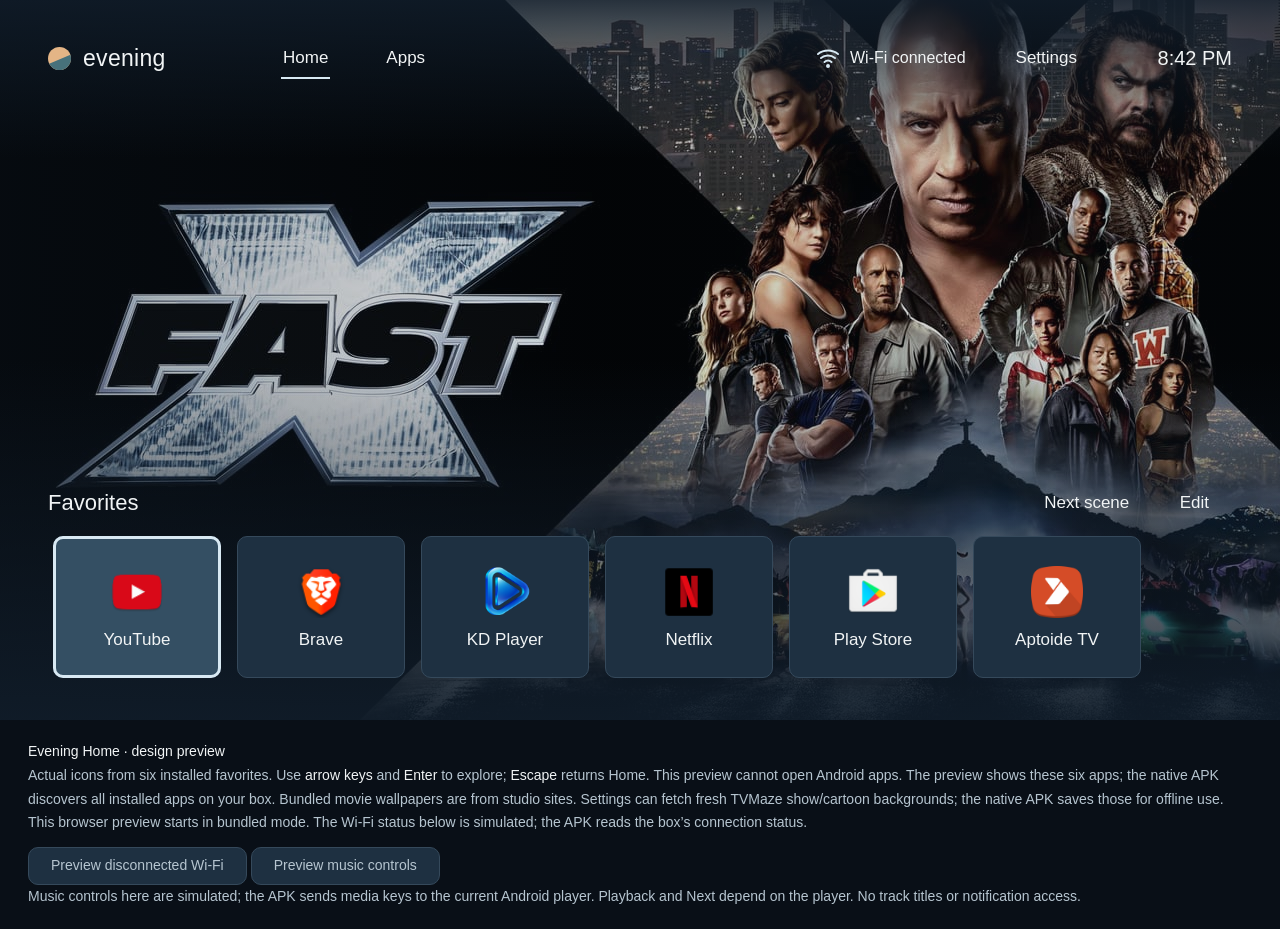
==== launcher/preview/index.html @ e47c7c37 "feat: add Evening Home launcher and MXQ recovery research" ====
<!doctype html>
<html lang="en">
<meta charset="utf-8">
<meta name="viewport" content="width=device-width, initial-scale=1">
<title>Evening Home — TV design preview</title>
<link rel="stylesheet" href="wallpaper.css">
<style>
:root{--background:#101c29;--surface:#1e3041;--text:#f1f4f5;--muted:#b6c5d0;--focus:#d8e9f3;--sun:#e4b586;--ridge:#47717b;--foreground:#244553;font-family:Arial,sans-serif;color:var(--text);background:#090f17;color-scheme:dark}
*{box-sizing:border-box}body{margin:0}button{font:inherit;cursor:pointer;color:inherit;border:1px solid #35495b;background:var(--surface);border-radius:10px;min-height:48px;padding:0 22px;font-size:17px;font-weight:500}button:hover{background:#2a4052}button:focus-visible{outline:3px solid var(--focus);outline-offset:-3px;background:#344f63}button:active{background:#466278}button.selected{background:#2a4052;border-color:#6e8799}button[disabled]{opacity:.55;cursor:default}.frame{width:100%;aspect-ratio:16/9;position:relative;overflow:hidden}.tv{width:1280px;height:720px;transform-origin:top left;position:absolute;overflow:hidden;background:var(--background)}.scenery{position:absolute;inset:0;width:100%;height:100%;pointer-events:none}.shell{position:relative;padding:28px 48px;display:flex;flex-direction:column;height:100%}header{height:60px;display:flex;align-items:center;gap:12px;flex-shrink:0}.brand{font-size:23px;font-weight:500;width:200px;letter-spacing:.3px;display:flex;gap:12px;align-items:center}.brand i{width:23px;height:23px;background:var(--sun);border-radius:50%;display:block;position:relative;overflow:hidden}.brand i:after{content:'';position:absolute;width:30px;height:23px;top:12px;left:0;background:var(--ridge);transform:rotate(-23deg)}header button,.section-title button{background:transparent;border-color:transparent;border-radius:10px;position:relative}header button.selected{background:transparent;border-color:transparent}header button.selected:after{content:'';position:absolute;height:2px;bottom:2px;left:20px;right:20px;background:var(--focus)}header button:hover,.section-title button:hover{background:#2a4052}header button:focus-visible,.section-title button:focus-visible{background:#344f63}header .space{flex:1}.clock{width:120px;text-align:right;font-size:20px}.hero{flex:1;display:flex;flex-direction:column;justify-content:flex-end;align-items:flex-start;padding-bottom:12px}.music-bar{display:flex;gap:12px;align-items:center;height:64px;padding:0 0 0 16px;background:var(--surface);border:1px solid #35495b;border-radius:10px}.music-bar>span{width:104px;font-size:17px}.music-bar button{min-width:90px;margin-right:0}.music-bar button:last-child{margin-right:12px}h1{font-weight:400;color:var(--text)}p{margin:0;color:var(--muted);font-size:19px}.section-title{height:54px;flex-shrink:0;display:flex;align-items:center;justify-content:space-between}.section-title h2{font-size:22px;font-weight:500;margin:0}.rail{display:flex;gap:16px;height:162px;padding:6px 5px;overflow-x:auto;scrollbar-width:none;align-items:flex-start}.tile{width:168px;min-width:168px;height:142px;display:flex;flex-direction:column;align-items:center;justify-content:center;padding:14px 12px 12px;gap:12px}.tile .icon{width:52px;height:52px;display:flex;align-items:center;justify-content:center;font-size:27px;font-weight:700;border-radius:12px;background:#344a5c;color:var(--text)}.tile .name{font-size:17px;font-weight:400;text-align:center;max-width:100%;display:-webkit-box;-webkit-box-orient:vertical;-webkit-line-clamp:2;overflow:hidden;line-height:20px}.tile .youtube{background:#f23636}.tile .brave{background:#e55b32}.tile .kd{background:#287eae}.tile .netflix{background:#171b22;color:#ff5055}.tile .play{background:#f1f4f5;color:#317f75}.tile .aptoide{background:#dd773d}.grid-head{display:flex;align-items:center;justify-content:space-between;height:64px}.grid-head h1{font-size:32px;letter-spacing:0;margin:0}.grid{display:grid;grid-template-columns:repeat(6,1fr);gap:16px 12px;overflow:auto;flex:1;padding:6px 5px}.grid .tile{width:auto;min-width:0}.empty{font-size:18px;color:var(--muted);padding:25px 0}.preview-note{max-width:1280px;margin:0 auto;padding:20px 28px;font-size:14px;color:var(--muted);line-height:1.7}.preview-note strong{font-weight:500;color:var(--text)}.preview-note kbd{font:inherit;color:var(--text)}dialog{border:1px solid #6e8799;border-radius:10px;background:var(--background);color:var(--text);padding:28px;min-width:360px;max-width:90vw}dialog::backdrop{background:#060e18c9}dialog h2{font-size:24px;font-weight:500;margin:0 0 16px}dialog .choices{display:grid;gap:12px;max-height:45vh;overflow:auto}dialog label{display:flex;align-items:center;gap:14px;font-size:18px;padding:8px}dialog input{width:22px;height:22px;accent-color:var(--focus)}dialog .end{display:flex;justify-content:flex-end;gap:12px;margin-top:24px}.toast{position:absolute;bottom:70px;left:50%;transform:translateX(-50%);max-width:700px;padding:16px 24px;border-radius:16px;background:#344f63;border:1px solid #6e8799;font-size:17px;box-shadow:0 8px 20px #080e1680}.toast:empty{display:none}.hidden{display:none!important}.grid .tile:focus-visible,.rail .tile:focus-visible{outline-offset:-3px}@media(prefers-reduced-motion:no-preference){button{transition:background .1s ease}}
</style>
<div class="frame"><main class="tv" aria-label="TV launcher design preview">
  <svg class="scenery" viewBox="0 0 1280 720" aria-hidden="true">
    <defs><linearGradient id="sky" x2="1" y2=".8"><stop stop-color="#101c29"/><stop offset=".5" stop-color="#294550"/><stop offset="1" stop-color="#537478"/></linearGradient><linearGradient id="shade"><stop stop-color="#101c29"/><stop offset=".42" stop-color="#101c29" stop-opacity=".94"/><stop offset=".72" stop-color="#101c29" stop-opacity="0"/></linearGradient></defs>
    <path fill="url(#sky)" d="M0 0h1280v720H0z"/><circle fill="#e4b586" cx="1043" cy="194" r="76"/>
    <path fill="#47717b" d="M0 720V461L358 418L538 468L832 187L1050 367L1165 288L1280 389V720Z"/>
    <path fill="#244553" d="M0 720V583L512 504L768 425L960 511L1152 396L1280 475V720Z"/>
    <path fill="#162d3a" d="M0 720V648L576 598L870 562L1126 626L1280 569V720Z"/>
    <path fill="url(#shade)" d="M0 0h1280v720H0z"/><path fill="#101c29" fill-opacity=".8" d="M0 482h1280v238H0z"/>
  </svg>
  <div class="movie-background" aria-hidden="true"></div><div class="wallpaper-scrim" aria-hidden="true"></div>
  <div class="shell">
    <header><div class="brand"><i></i>evening</div><button onclick="handleAction(event)" type="button" data-action="home" id="home-tab" class="selected" aria-current="page">Home</button><button onclick="handleAction(event)" type="button" data-action="apps" id="apps-tab">Apps</button><div class="space"></div><button onclick="handleAction(event)" type="button" class="wifi-connection" data-action="wifi" data-connected="true" aria-label="Wi-Fi connected. Open Wi-Fi settings"><svg viewBox="0 0 24 24" aria-hidden="true"><path d="M2 8a16 16 0 0 1 20 0M5 12a11 11 0 0 1 14 0M8.5 16a5.5 5.5 0 0 1 7 0"/><circle cx="12" cy="20" r="1"/><path class="slash" d="M3 3l18 18"/></svg><span>Wi-Fi connected</span></button><button onclick="handleAction(event)" type="button" data-action="settings">Settings</button><time class="clock">8:42 PM</time></header>
    <section class="hero" id="hero" aria-label="Wallpaper">
      <div class="music-bar hidden" id="music-bar" role="group" aria-label="Music controls"><span aria-hidden="true">♫ &nbsp;Music</span><button onclick="handleAction(event)" type="button" data-action="music-toggle" aria-label="Pause music">Ⅱ</button><button onclick="handleAction(event)" type="button" data-action="music-next" aria-label="Next track">▸▸</button><button onclick="handleAction(event)" type="button" data-action="music-hide" aria-label="Hide music controls">×</button></div>
    </section>
    <div class="section-title" id="favorites-title"><h2>Favorites</h2><div><button onclick="handleAction(event)" type="button" data-action="next-scene">Next scene</button> <button onclick="handleAction(event)" type="button" data-action="edit" aria-label="Edit favorites">Edit</button></div></div>
    <section class="rail" id="favorites" aria-label="Favorite apps"></section>
    <div class="grid-head hidden" id="grid-head"><h1>All apps</h1><span id="app-count"></span></div>
    <section class="grid hidden" id="grid" aria-label="All sample apps"></section>

  </div><div class="toast" role="status" aria-live="polite"></div>
</main></div>
<p class="preview-note"><strong>Evening Home · design preview</strong><br>Actual icons from six installed favorites. Use <kbd>arrow keys</kbd> and <kbd>Enter</kbd> to explore; <kbd>Escape</kbd> returns Home. This preview cannot open Android apps. The preview shows these six apps; the native APK discovers all installed apps on your box. Bundled movie wallpapers are from studio sites. Settings can fetch fresh TVMaze show/cartoon backgrounds; the native APK saves those for offline use. This browser preview starts in bundled mode. The Wi-Fi status below is simulated; the APK reads the box’s connection status.<br><button onclick="toggleDemoWifi()" type="button" id="network-demo">Preview disconnected Wi-Fi</button> <button type="button" id="music-demo" onclick="startDemoMusic()">Preview music controls</button><br>Music controls here are simulated; the APK sends media keys to the current Android player. Playback and Next depend on the player. No track titles or notification access.</p>
<dialog id="editor" aria-labelledby="editor-title"><h2 id="editor-title">Edit favorites</h2><div class="choices" id="pin-choices"></div><div class="end"><button onclick="handleAction(event)" type="button" data-dialog="cancel">Cancel</button><button onclick="handleAction(event)" type="button" data-dialog="save">Save favorites</button></div></dialog>
<dialog id="settings" aria-labelledby="settings-title"><h2 id="settings-title">Settings</h2><div class="choices"><span class="wallpaper-label"></span><button onclick="handleAction(event)" type="button" data-preview="Device settings">Device settings</button><button onclick="handleAction(event)" type="button" data-preview="Original Home">Open original Home</button><button onclick="handleAction(event)" type="button" data-action="motion">Pause wallpaper slideshow</button><button onclick="handleAction(event)" type="button" data-action="online-source">Use online TVMaze wallpapers</button><button onclick="handleAction(event)" type="button" data-action="online-refresh" disabled>Refresh online backgrounds</button><p id="online-status">Bundled movie wallpapers</p><a href="https://www.tvmaze.com/" target="_blank" rel="noopener">Background data: TVMaze · CC BY-SA</a></div><div class="end"><button onclick="handleAction(event)" type="button" data-close="settings">Done</button></div></dialog>
<script src="app-icons.js"></script>
<script>
const apps=[{name:'YouTube',style:'youtube',icon:'▶'},{name:'Brave',style:'brave',icon:'B'},{name:'KD Player',style:'kd',icon:'▷'},{name:'Netflix',style:'netflix',icon:'N'},{name:'Play Store',style:'play',icon:'▷'},{name:'Aptoide TV',style:'aptoide',icon:'A'}];
let pins=apps.slice(0,6).map(a=>a.name),screen='home',lastDialogTrigger,toastTimer;
const $=s=>document.querySelector(s);
function focusHome(){($('#favorites .tile')||$('#home-tab')).focus();}
let demoPlaying=false;
function updateDemoMusic(){const toggle=$('[data-action="music-toggle"]');toggle.textContent=demoPlaying?'Ⅱ':'▶';toggle.setAttribute('aria-label',demoPlaying?'Pause music':'Play music');}
function startDemoMusic(){demoPlaying=true;updateDemoMusic();$('#music-bar').classList.remove('hidden');}

function resize(){ $('.tv').style.transform=`scale(${$('.frame').clientWidth/1280})`; }
resize();addEventListener('resize',resize);
function tile(app){const b=document.createElement('button');b.type='button';b.addEventListener('click',handleAction);b.className='tile';b.dataset.launch=app.name;b.setAttribute('aria-label',`Open ${app.name}`);const icon=document.createElement('span');icon.className=`icon ${app.style}`;icon.textContent=app.icon;icon.setAttribute('aria-hidden','true');const source=(window.APP_ICONS||{})[app.name];if(source){const image=document.createElement('img');image.src=source;image.alt='';image.width=52;image.height=52;icon.className='icon real-icon';icon.textContent='';icon.append(image);}const label=document.createElement('span');label.className='name';label.textContent=app.name;b.append(icon,label);return b;}
function render(){const rail=$('#favorites');rail.replaceChildren(...pins.map(n=>tile(apps.find(a=>a.name===n))));if(!pins.length){const empty=document.createElement('div');empty.className='empty';empty.textContent='No favorites. Choose Edit to add apps.';rail.append(empty);}$('#grid').replaceChildren(...apps.map(tile));$('#app-count').textContent=apps.length+' apps';}
function navigate(next){screen=next;for(const id of ['hero','favorites-title','favorites'])$('#'+id).classList.toggle('hidden',next!=='home');for(const id of ['grid-head','grid'])$('#'+id).classList.toggle('hidden',next!=='apps');for(const name of ['home','apps']){const tab=$('#'+name+'-tab');tab.classList.toggle('selected',next===name);if(next===name)tab.setAttribute('aria-current','page');else tab.removeAttribute('aria-current');}if(next==='home')focusHome();else $('#apps-tab').focus();}
function notice(message){$('.toast').textContent=message;clearTimeout(toastTimer);toastTimer=setTimeout(()=>$('.toast').textContent='',2600);}
function toggleDemoWifi(){const b=$('.wifi-connection'),connected=b.dataset.connected!=='true';b.dataset.connected=String(connected);const label=connected?'Wi-Fi connected':'Wi-Fi disconnected';b.querySelector('span').textContent=label;b.setAttribute('aria-label',label+'. Open Wi-Fi settings');$('#network-demo').textContent=connected?'Preview disconnected Wi-Fi':'Preview connected Wi-Fi';}
function closeDialog(dialog){dialog.close();if(lastDialogTrigger?.isConnected)lastDialogTrigger.focus();}
function handleAction(e){const b=e.target.closest('button');if(!b)return;if(b.dataset.launch){notice(`Preview: ${b.dataset.launch} opens on the TV in the native app.`);return;}const action=b.dataset.action;if(action==='home'||action==='apps')navigate(action);if(action==='music-toggle'){demoPlaying=!demoPlaying;updateDemoMusic();}if(action==='music-next')notice('Preview: next track requested');if(action==='music-hide'){focusHome();$('#music-bar').classList.add('hidden');}if(action==='wifi')notice('Preview: Wi-Fi settings open on the TV.');if(action==='next-scene')window.nextWallpaper();if(action==='motion')window.toggleWallpaperMotion();if(action==='online-source')window.toggleOnlineWallpapers();if(action==='online-refresh')window.refreshOnlineWallpapers();if(action==='edit'){lastDialogTrigger=b;$('#pin-choices').replaceChildren(...apps.map(a=>{const l=document.createElement('label'),c=document.createElement('input');c.type='checkbox';c.value=a.name;c.checked=pins.includes(a.name);l.append(c,document.createTextNode(a.name));return l;}));$('#editor').showModal();}if(action==='settings'){lastDialogTrigger=b;$('#settings').showModal();}if(b.dataset.dialog==='save'){const selected=[...$('#pin-choices').querySelectorAll('input:checked')].map(c=>c.value);pins=[...pins.filter(n=>selected.includes(n)),...selected.filter(n=>!pins.includes(n))];render();closeDialog($('#editor'));notice('Favorites saved in this preview');}if(b.dataset.dialog==='cancel')closeDialog($('#editor'));if(b.dataset.close)closeDialog($('#'+b.dataset.close));if(b.dataset.preview)notice(`Preview: ${b.dataset.preview} opens on the TV.`);}
document.addEventListener('keydown',e=>{if($('dialog[open]'))return;if(e.key==='Escape'){e.preventDefault();navigate('home');return;}if(!['ArrowLeft','ArrowRight','ArrowUp','ArrowDown'].includes(e.key))return;const candidates=[...document.querySelectorAll('.tv button')].filter(b=>b.offsetWidth&&b.offsetHeight);const current=document.activeElement;if(!candidates.includes(current)){e.preventDefault();focusHome();return;}const r=current.getBoundingClientRect(),cx=r.x+r.width/2,cy=r.y+r.height/2;const horizontal=['ArrowLeft','ArrowRight'].includes(e.key),sign=['ArrowLeft','ArrowUp'].includes(e.key)?-1:1;const next=candidates.filter(b=>b!==current).map(b=>{const q=b.getBoundingClientRect(),dx=q.x+q.width/2-cx,dy=q.y+q.height/2-cy;return {b,along:(horizontal?dx:dy)*sign,across:Math.abs(horizontal?dy:dx)};}).filter(v=>v.along>2).sort((a,b)=>(a.along+4*a.across)-(b.along+4*b.across))[0];e.preventDefault();if(next){next.b.focus();next.b.scrollIntoView({block:'nearest',inline:'nearest'});}});
for(const dialog of document.querySelectorAll('dialog'))dialog.addEventListener('cancel',()=>{if(lastDialogTrigger?.isConnected)lastDialogTrigger.focus();});
$('#favorites').addEventListener('wheel',e=>{if(Math.abs(e.deltaY)>Math.abs(e.deltaX)){e.currentTarget.scrollLeft+=e.deltaY;e.preventDefault();}},{passive:false});
render();focusHome();
</script>
<script src="wallpapers.js"></script>
<script src="wallpaper.js"></script>
<script src="online-wallpaper.js"></script>
</html>
---- launcher/preview/wallpaper.css ----
.movie-background{position:absolute;inset:0;pointer-events:none;overflow:hidden}
.movie-background img{position:absolute;width:100%;height:100%;object-fit:cover;object-position:right center;opacity:0;transition:opacity .9s ease}
.movie-background img.visible{opacity:1}
.wallpaper-scrim{position:absolute;inset:0;background:linear-gradient(90deg,#101c2960 0%,#101c2928 46%,#101c2930 100%);pointer-events:none}
.wallpaper-scrim:after{content:'';position:absolute;inset:0;background:linear-gradient(180deg,#101c29e0 0%,#101c2900 22%,#101c2900 50%,#101c29f0 100%)}
.grid-head{background:#101c29b8}
.movie-background.paused img{transition:none}
.wallpaper-label{font-size:12px;color:var(--muted);margin-top:12px}
@media(prefers-reduced-motion:reduce){.movie-background img{transition:none}}
.wifi-connection{display:flex;align-items:center;gap:10px;font-size:16px;padding:0 14px}
.wifi-connection svg{width:24px;height:24px;stroke:var(--focus);stroke-width:2;fill:none;stroke-linecap:round}
.wifi-connection .slash{display:none}
.wifi-connection[data-connected="false"] svg{stroke:var(--muted)}
.wifi-connection[data-connected="false"] .slash{display:block}
.preview-note button{font-size:14px;min-height:38px;margin-top:12px}
.tile .icon.real-icon{background:transparent;border-radius:0}
.real-icon img{width:52px;height:52px;object-fit:contain}
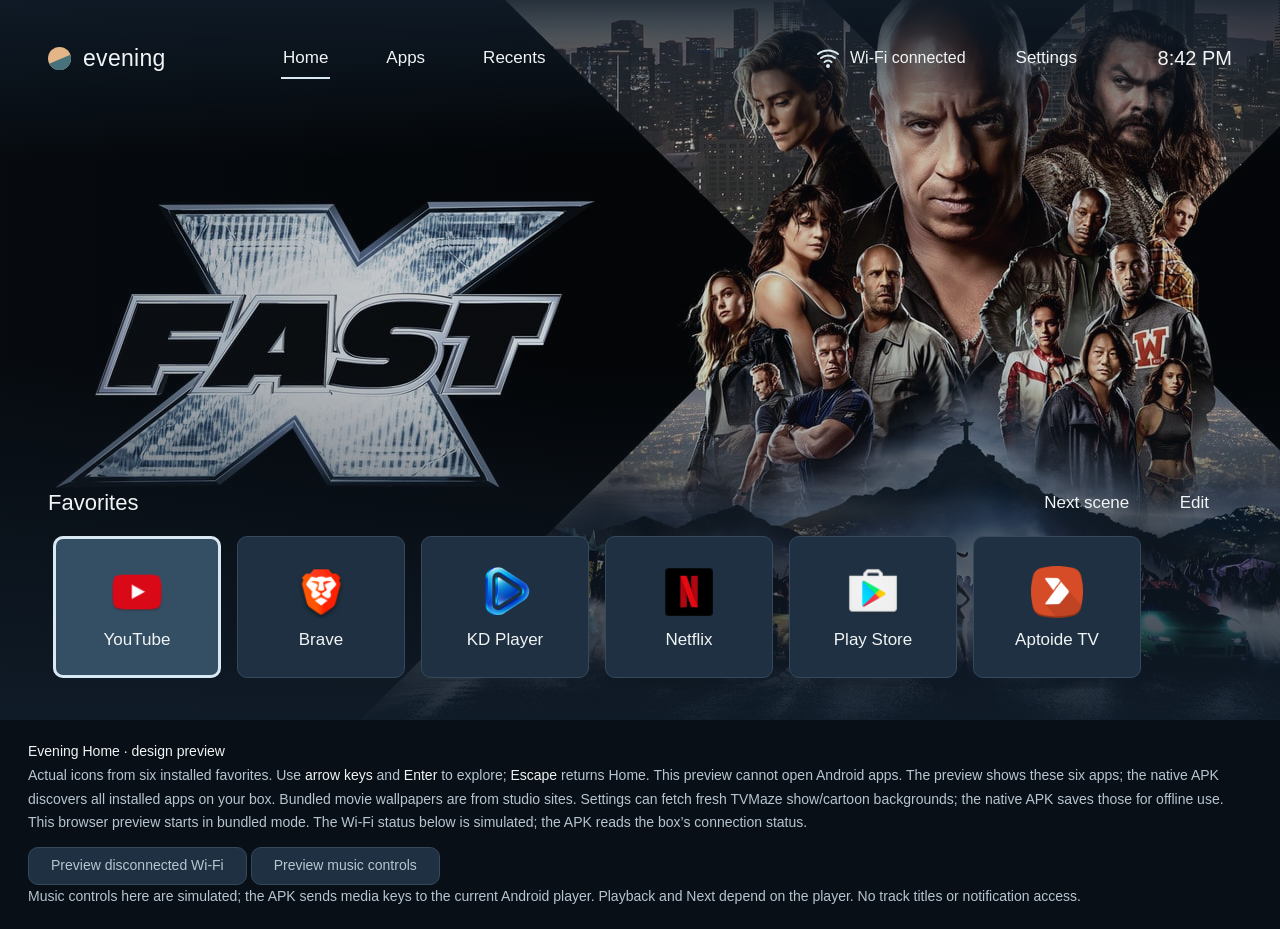
==== commit c096479f: "feat(launcher): add optional system Recents shortcut and app settings Open Android's task switcher t" ====
--- a/launcher/preview/index.html
+++ b/launcher/preview/index.html
@@ -6,7 +6,7 @@
 <link rel="stylesheet" href="wallpaper.css">
 <style>
 :root{--background:#101c29;--surface:#1e3041;--text:#f1f4f5;--muted:#b6c5d0;--focus:#d8e9f3;--sun:#e4b586;--ridge:#47717b;--foreground:#244553;font-family:Arial,sans-serif;color:var(--text);background:#090f17;color-scheme:dark}
-*{box-sizing:border-box}body{margin:0}button{font:inherit;cursor:pointer;color:inherit;border:1px solid #35495b;background:var(--surface);border-radius:10px;min-height:48px;padding:0 22px;font-size:17px;font-weight:500}button:hover{background:#2a4052}button:focus-visible{outline:3px solid var(--focus);outline-offset:-3px;background:#344f63}button:active{background:#466278}button.selected{background:#2a4052;border-color:#6e8799}button[disabled]{opacity:.55;cursor:default}.frame{width:100%;aspect-ratio:16/9;position:relative;overflow:hidden}.tv{width:1280px;height:720px;transform-origin:top left;position:absolute;overflow:hidden;background:var(--background)}.scenery{position:absolute;inset:0;width:100%;height:100%;pointer-events:none}.shell{position:relative;padding:28px 48px;display:flex;flex-direction:column;height:100%}header{height:60px;display:flex;align-items:center;gap:12px;flex-shrink:0}.brand{font-size:23px;font-weight:500;width:200px;letter-spacing:.3px;display:flex;gap:12px;align-items:center}.brand i{width:23px;height:23px;background:var(--sun);border-radius:50%;display:block;position:relative;overflow:hidden}.brand i:after{content:'';position:absolute;width:30px;height:23px;top:12px;left:0;background:var(--ridge);transform:rotate(-23deg)}header button,.section-title button{background:transparent;border-color:transparent;border-radius:10px;position:relative}header button.selected{background:transparent;border-color:transparent}header button.selected:after{content:'';position:absolute;height:2px;bottom:2px;left:20px;right:20px;background:var(--focus)}header button:hover,.section-title button:hover{background:#2a4052}header button:focus-visible,.section-title button:focus-visible{background:#344f63}header .space{flex:1}.clock{width:120px;text-align:right;font-size:20px}.hero{flex:1;display:flex;flex-direction:column;justify-content:flex-end;align-items:flex-start;padding-bottom:12px}.music-bar{display:flex;gap:12px;align-items:center;height:64px;padding:0 0 0 16px;background:var(--surface);border:1px solid #35495b;border-radius:10px}.music-bar>span{width:104px;font-size:17px}.music-bar button{min-width:90px;margin-right:0}.music-bar button:last-child{margin-right:12px}h1{font-weight:400;color:var(--text)}p{margin:0;color:var(--muted);font-size:19px}.section-title{height:54px;flex-shrink:0;display:flex;align-items:center;justify-content:space-between}.section-title h2{font-size:22px;font-weight:500;margin:0}.rail{display:flex;gap:16px;height:162px;padding:6px 5px;overflow-x:auto;scrollbar-width:none;align-items:flex-start}.tile{width:168px;min-width:168px;height:142px;display:flex;flex-direction:column;align-items:center;justify-content:center;padding:14px 12px 12px;gap:12px}.tile .icon{width:52px;height:52px;display:flex;align-items:center;justify-content:center;font-size:27px;font-weight:700;border-radius:12px;background:#344a5c;color:var(--text)}.tile .name{font-size:17px;font-weight:400;text-align:center;max-width:100%;display:-webkit-box;-webkit-box-orient:vertical;-webkit-line-clamp:2;overflow:hidden;line-height:20px}.tile .youtube{background:#f23636}.tile .brave{background:#e55b32}.tile .kd{background:#287eae}.tile .netflix{background:#171b22;color:#ff5055}.tile .play{background:#f1f4f5;color:#317f75}.tile .aptoide{background:#dd773d}.grid-head{display:flex;align-items:center;justify-content:space-between;height:64px}.grid-head h1{font-size:32px;letter-spacing:0;margin:0}.grid{display:grid;grid-template-columns:repeat(6,1fr);gap:16px 12px;overflow:auto;flex:1;padding:6px 5px}.grid .tile{width:auto;min-width:0}.empty{font-size:18px;color:var(--muted);padding:25px 0}.preview-note{max-width:1280px;margin:0 auto;padding:20px 28px;font-size:14px;color:var(--muted);line-height:1.7}.preview-note strong{font-weight:500;color:var(--text)}.preview-note kbd{font:inherit;color:var(--text)}dialog{border:1px solid #6e8799;border-radius:10px;background:var(--background);color:var(--text);padding:28px;min-width:360px;max-width:90vw}dialog::backdrop{background:#060e18c9}dialog h2{font-size:24px;font-weight:500;margin:0 0 16px}dialog .choices{display:grid;gap:12px;max-height:45vh;overflow:auto}dialog label{display:flex;align-items:center;gap:14px;font-size:18px;padding:8px}dialog input{width:22px;height:22px;accent-color:var(--focus)}dialog .end{display:flex;justify-content:flex-end;gap:12px;margin-top:24px}.toast{position:absolute;bottom:70px;left:50%;transform:translateX(-50%);max-width:700px;padding:16px 24px;border-radius:16px;background:#344f63;border:1px solid #6e8799;font-size:17px;box-shadow:0 8px 20px #080e1680}.toast:empty{display:none}.hidden{display:none!important}.grid .tile:focus-visible,.rail .tile:focus-visible{outline-offset:-3px}@media(prefers-reduced-motion:no-preference){button{transition:background .1s ease}}
+*{box-sizing:border-box}body{margin:0}button{font:inherit;cursor:pointer;color:inherit;border:1px solid #35495b;background:var(--surface);border-radius:10px;min-height:48px;padding:0 22px;font-size:17px;font-weight:500}button:hover{background:#2a4052}button:focus-visible{outline:3px solid var(--focus);outline-offset:-3px;background:#344f63}button:active{background:#466278}button.selected{background:#2a4052;border-color:#6e8799}button[disabled]{opacity:.55;cursor:default}.frame{width:100%;aspect-ratio:16/9;position:relative;overflow:hidden}.tv{width:1280px;height:720px;transform-origin:top left;position:absolute;overflow:hidden;background:var(--background)}.scenery{position:absolute;inset:0;width:100%;height:100%;pointer-events:none}.shell{position:relative;padding:28px 48px;display:flex;flex-direction:column;height:100%}header{height:60px;display:flex;align-items:center;gap:12px;flex-shrink:0}.brand{flex-shrink:0;font-size:23px;font-weight:500;width:200px;letter-spacing:.3px;display:flex;gap:12px;align-items:center}.brand i{width:23px;height:23px;background:var(--sun);border-radius:50%;display:block;position:relative;overflow:hidden}.brand i:after{content:'';position:absolute;width:30px;height:23px;top:12px;left:0;background:var(--ridge);transform:rotate(-23deg)}header button,.section-title button{background:transparent;border-color:transparent;border-radius:10px;position:relative}header button.selected{background:transparent;border-color:transparent}header button.selected:after{content:'';position:absolute;height:2px;bottom:2px;left:20px;right:20px;background:var(--focus)}header button:hover,.section-title button:hover{background:#2a4052}header button:focus-visible,.section-title button:focus-visible{background:#344f63}header .space{flex:1}.clock{flex-shrink:0;width:120px;text-align:right;font-size:20px}.hero{flex:1;display:flex;flex-direction:column;justify-content:flex-end;align-items:flex-start;padding-bottom:12px}.music-bar{display:flex;gap:12px;align-items:center;height:64px;padding:0 0 0 16px;background:var(--surface);border:1px solid #35495b;border-radius:10px}.music-bar>span{width:104px;font-size:17px}.music-bar button{min-width:90px;margin-right:0}.music-bar button:last-child{margin-right:12px}h1{font-weight:400;color:var(--text)}p{margin:0;color:var(--muted);font-size:19px}.section-title{height:54px;flex-shrink:0;display:flex;align-items:center;justify-content:space-between}.section-title h2{font-size:22px;font-weight:500;margin:0}.rail{display:flex;gap:16px;height:162px;padding:6px 5px;overflow-x:auto;scrollbar-width:none;align-items:flex-start}.tile{width:168px;min-width:168px;height:142px;display:flex;flex-direction:column;align-items:center;justify-content:center;padding:14px 12px 12px;gap:12px}.tile .icon{width:52px;height:52px;display:flex;align-items:center;justify-content:center;font-size:27px;font-weight:700;border-radius:12px;background:#344a5c;color:var(--text)}.tile .name{font-size:17px;font-weight:400;text-align:center;max-width:100%;display:-webkit-box;-webkit-box-orient:vertical;-webkit-line-clamp:2;overflow:hidden;line-height:20px}.tile .youtube{background:#f23636}.tile .brave{background:#e55b32}.tile .kd{background:#287eae}.tile .netflix{background:#171b22;color:#ff5055}.tile .play{background:#f1f4f5;color:#317f75}.tile .aptoide{background:#dd773d}.grid-head{display:flex;align-items:center;justify-content:space-between;height:64px}.grid-head h1{font-size:32px;letter-spacing:0;margin:0}.grid{display:grid;grid-template-columns:repeat(6,1fr);gap:16px 12px;overflow:auto;flex:1;padding:6px 5px}.grid .tile{width:auto;min-width:0}.empty{font-size:18px;color:var(--muted);padding:25px 0}.preview-note{max-width:1280px;margin:0 auto;padding:20px 28px;font-size:14px;color:var(--muted);line-height:1.7}.preview-note strong{font-weight:500;color:var(--text)}.preview-note kbd{font:inherit;color:var(--text)}dialog{border:1px solid #6e8799;border-radius:10px;background:var(--background);color:var(--text);padding:28px;min-width:360px;max-width:90vw}dialog::backdrop{background:#060e18c9}dialog h2{font-size:24px;font-weight:500;margin:0 0 16px}dialog .choices{display:grid;gap:12px;max-height:45vh;overflow:auto}dialog label{display:flex;align-items:center;gap:14px;font-size:18px;padding:8px}dialog input{width:22px;height:22px;accent-color:var(--focus)}dialog .end{display:flex;justify-content:flex-end;gap:12px;margin-top:24px}.toast{position:absolute;bottom:70px;left:50%;transform:translateX(-50%);max-width:700px;padding:16px 24px;border-radius:16px;background:#344f63;border:1px solid #6e8799;font-size:17px;box-shadow:0 8px 20px #080e1680}.toast:empty{display:none}.hidden{display:none!important}.grid .tile:focus-visible,.rail .tile:focus-visible{outline-offset:-3px}@media(prefers-reduced-motion:no-preference){button{transition:background .1s ease}}
 </style>
 <div class="frame"><main class="tv" aria-label="TV launcher design preview">
   <svg class="scenery" viewBox="0 0 1280 720" aria-hidden="true">
@@ -19,7 +19,7 @@
   </svg>
   <div class="movie-background" aria-hidden="true"></div><div class="wallpaper-scrim" aria-hidden="true"></div>
   <div class="shell">
-    <header><div class="brand"><i></i>evening</div><button onclick="handleAction(event)" type="button" data-action="home" id="home-tab" class="selected" aria-current="page">Home</button><button onclick="handleAction(event)" type="button" data-action="apps" id="apps-tab">Apps</button><div class="space"></div><button onclick="handleAction(event)" type="button" class="wifi-connection" data-action="wifi" data-connected="true" aria-label="Wi-Fi connected. Open Wi-Fi settings"><svg viewBox="0 0 24 24" aria-hidden="true"><path d="M2 8a16 16 0 0 1 20 0M5 12a11 11 0 0 1 14 0M8.5 16a5.5 5.5 0 0 1 7 0"/><circle cx="12" cy="20" r="1"/><path class="slash" d="M3 3l18 18"/></svg><span>Wi-Fi connected</span></button><button onclick="handleAction(event)" type="button" data-action="settings">Settings</button><time class="clock">8:42 PM</time></header>
+    <header><div class="brand"><i></i>evening</div><button onclick="handleAction(event)" type="button" data-action="home" id="home-tab" class="selected" aria-current="page">Home</button><button onclick="handleAction(event)" type="button" data-action="apps" id="apps-tab">Apps</button><button onclick="handleAction(event)" type="button" data-action="recents">Recents</button><div class="space"></div><button onclick="handleAction(event)" type="button" class="wifi-connection" data-action="wifi" data-connected="true" aria-label="Wi-Fi connected. Open Wi-Fi settings"><svg viewBox="0 0 24 24" aria-hidden="true"><path d="M2 8a16 16 0 0 1 20 0M5 12a11 11 0 0 1 14 0M8.5 16a5.5 5.5 0 0 1 7 0"/><circle cx="12" cy="20" r="1"/><path class="slash" d="M3 3l18 18"/></svg><span>Wi-Fi connected</span></button><button onclick="handleAction(event)" type="button" data-action="settings">Settings</button><time class="clock">8:42 PM</time></header>
     <section class="hero" id="hero" aria-label="Wallpaper">
       <div class="music-bar hidden" id="music-bar" role="group" aria-label="Music controls"><span aria-hidden="true">♫ &nbsp;Music</span><button onclick="handleAction(event)" type="button" data-action="music-toggle" aria-label="Pause music">Ⅱ</button><button onclick="handleAction(event)" type="button" data-action="music-next" aria-label="Next track">▸▸</button><button onclick="handleAction(event)" type="button" data-action="music-hide" aria-label="Hide music controls">×</button></div>
     </section>
@@ -33,6 +33,7 @@
 <p class="preview-note"><strong>Evening Home · design preview</strong><br>Actual icons from six installed favorites. Use <kbd>arrow keys</kbd> and <kbd>Enter</kbd> to explore; <kbd>Escape</kbd> returns Home. This preview cannot open Android apps. The preview shows these six apps; the native APK discovers all installed apps on your box. Bundled movie wallpapers are from studio sites. Settings can fetch fresh TVMaze show/cartoon backgrounds; the native APK saves those for offline use. This browser preview starts in bundled mode. The Wi-Fi status below is simulated; the APK reads the box’s connection status.<br><button onclick="toggleDemoWifi()" type="button" id="network-demo">Preview disconnected Wi-Fi</button> <button type="button" id="music-demo" onclick="startDemoMusic()">Preview music controls</button><br>Music controls here are simulated; the APK sends media keys to the current Android player. Playback and Next depend on the player. No track titles or notification access.</p>
 <dialog id="editor" aria-labelledby="editor-title"><h2 id="editor-title">Edit favorites</h2><div class="choices" id="pin-choices"></div><div class="end"><button onclick="handleAction(event)" type="button" data-dialog="cancel">Cancel</button><button onclick="handleAction(event)" type="button" data-dialog="save">Save favorites</button></div></dialog>
 <dialog id="settings" aria-labelledby="settings-title"><h2 id="settings-title">Settings</h2><div class="choices"><span class="wallpaper-label"></span><button onclick="handleAction(event)" type="button" data-preview="Device settings">Device settings</button><button onclick="handleAction(event)" type="button" data-preview="Original Home">Open original Home</button><button onclick="handleAction(event)" type="button" data-action="motion">Pause wallpaper slideshow</button><button onclick="handleAction(event)" type="button" data-action="online-source">Use online TVMaze wallpapers</button><button onclick="handleAction(event)" type="button" data-action="online-refresh" disabled>Refresh online backgrounds</button><p id="online-status">Bundled movie wallpapers</p><a href="https://www.tvmaze.com/" target="_blank" rel="noopener">Background data: TVMaze · CC BY-SA</a></div><div class="end"><button onclick="handleAction(event)" type="button" data-close="settings">Done</button></div></dialog>
+<dialog id="recents" aria-labelledby="recents-heading"><h2 id="recents-heading">Recent apps</h2><p>On the TV, enable Evening Home — Recents in Accessibility settings once. Recents then opens Android’s task cards and dismiss controls.</p><p>This browser preview cannot show or close Android tasks. To stop background services too, use Settings → App settings → select an app → Force stop.</p><div class="end"><button onclick="handleAction(event)" type="button" data-close="recents">Done</button></div></dialog>
 <script src="app-icons.js"></script>
 <script>
 const apps=[{name:'YouTube',style:'youtube',icon:'▶'},{name:'Brave',style:'brave',icon:'B'},{name:'KD Player',style:'kd',icon:'▷'},{name:'Netflix',style:'netflix',icon:'N'},{name:'Play Store',style:'play',icon:'▷'},{name:'Aptoide TV',style:'aptoide',icon:'A'}];
@@ -51,7 +52,7 @@
 function notice(message){$('.toast').textContent=message;clearTimeout(toastTimer);toastTimer=setTimeout(()=>$('.toast').textContent='',2600);}
 function toggleDemoWifi(){const b=$('.wifi-connection'),connected=b.dataset.connected!=='true';b.dataset.connected=String(connected);const label=connected?'Wi-Fi connected':'Wi-Fi disconnected';b.querySelector('span').textContent=label;b.setAttribute('aria-label',label+'. Open Wi-Fi settings');$('#network-demo').textContent=connected?'Preview disconnected Wi-Fi':'Preview connected Wi-Fi';}
 function closeDialog(dialog){dialog.close();if(lastDialogTrigger?.isConnected)lastDialogTrigger.focus();}
-function handleAction(e){const b=e.target.closest('button');if(!b)return;if(b.dataset.launch){notice(`Preview: ${b.dataset.launch} opens on the TV in the native app.`);return;}const action=b.dataset.action;if(action==='home'||action==='apps')navigate(action);if(action==='music-toggle'){demoPlaying=!demoPlaying;updateDemoMusic();}if(action==='music-next')notice('Preview: next track requested');if(action==='music-hide'){focusHome();$('#music-bar').classList.add('hidden');}if(action==='wifi')notice('Preview: Wi-Fi settings open on the TV.');if(action==='next-scene')window.nextWallpaper();if(action==='motion')window.toggleWallpaperMotion();if(action==='online-source')window.toggleOnlineWallpapers();if(action==='online-refresh')window.refreshOnlineWallpapers();if(action==='edit'){lastDialogTrigger=b;$('#pin-choices').replaceChildren(...apps.map(a=>{const l=document.createElement('label'),c=document.createElement('input');c.type='checkbox';c.value=a.name;c.checked=pins.includes(a.name);l.append(c,document.createTextNode(a.name));return l;}));$('#editor').showModal();}if(action==='settings'){lastDialogTrigger=b;$('#settings').showModal();}if(b.dataset.dialog==='save'){const selected=[...$('#pin-choices').querySelectorAll('input:checked')].map(c=>c.value);pins=[...pins.filter(n=>selected.includes(n)),...selected.filter(n=>!pins.includes(n))];render();closeDialog($('#editor'));notice('Favorites saved in this preview');}if(b.dataset.dialog==='cancel')closeDialog($('#editor'));if(b.dataset.close)closeDialog($('#'+b.dataset.close));if(b.dataset.preview)notice(`Preview: ${b.dataset.preview} opens on the TV.`);}
+function handleAction(e){const b=e.target.closest('button');if(!b)return;if(b.dataset.launch){notice(`Preview: ${b.dataset.launch} opens on the TV in the native app.`);return;}const action=b.dataset.action;if(action==='home'||action==='apps')navigate(action);if(action==='music-toggle'){demoPlaying=!demoPlaying;updateDemoMusic();}if(action==='music-next')notice('Preview: next track requested');if(action==='music-hide'){focusHome();$('#music-bar').classList.add('hidden');}if(action==='wifi')notice('Preview: Wi-Fi settings open on the TV.');if(action==='next-scene')window.nextWallpaper();if(action==='motion')window.toggleWallpaperMotion();if(action==='online-source')window.toggleOnlineWallpapers();if(action==='online-refresh')window.refreshOnlineWallpapers();if(action==='edit'){lastDialogTrigger=b;$('#pin-choices').replaceChildren(...apps.map(a=>{const l=document.createElement('label'),c=document.createElement('input');c.type='checkbox';c.value=a.name;c.checked=pins.includes(a.name);l.append(c,document.createTextNode(a.name));return l;}));$('#editor').showModal();}if(action==='recents'){lastDialogTrigger=b;$('#recents').showModal();}if(action==='settings'){lastDialogTrigger=b;$('#settings').showModal();}if(b.dataset.dialog==='save'){const selected=[...$('#pin-choices').querySelectorAll('input:checked')].map(c=>c.value);pins=[...pins.filter(n=>selected.includes(n)),...selected.filter(n=>!pins.includes(n))];render();closeDialog($('#editor'));notice('Favorites saved in this preview');}if(b.dataset.dialog==='cancel')closeDialog($('#editor'));if(b.dataset.close)closeDialog($('#'+b.dataset.close));if(b.dataset.preview)notice(`Preview: ${b.dataset.preview} opens on the TV.`);}
 document.addEventListener('keydown',e=>{if($('dialog[open]'))return;if(e.key==='Escape'){e.preventDefault();navigate('home');return;}if(!['ArrowLeft','ArrowRight','ArrowUp','ArrowDown'].includes(e.key))return;const candidates=[...document.querySelectorAll('.tv button')].filter(b=>b.offsetWidth&&b.offsetHeight);const current=document.activeElement;if(!candidates.includes(current)){e.preventDefault();focusHome();return;}const r=current.getBoundingClientRect(),cx=r.x+r.width/2,cy=r.y+r.height/2;const horizontal=['ArrowLeft','ArrowRight'].includes(e.key),sign=['ArrowLeft','ArrowUp'].includes(e.key)?-1:1;const next=candidates.filter(b=>b!==current).map(b=>{const q=b.getBoundingClientRect(),dx=q.x+q.width/2-cx,dy=q.y+q.height/2-cy;return {b,along:(horizontal?dx:dy)*sign,across:Math.abs(horizontal?dy:dx)};}).filter(v=>v.along>2).sort((a,b)=>(a.along+4*a.across)-(b.along+4*b.across))[0];e.preventDefault();if(next){next.b.focus();next.b.scrollIntoView({block:'nearest',inline:'nearest'});}});
 for(const dialog of document.querySelectorAll('dialog'))dialog.addEventListener('cancel',()=>{if(lastDialogTrigger?.isConnected)lastDialogTrigger.focus();});
 $('#favorites').addEventListener('wheel',e=>{if(Math.abs(e.deltaY)>Math.abs(e.deltaX)){e.currentTarget.scrollLeft+=e.deltaY;e.preventDefault();}},{passive:false});
